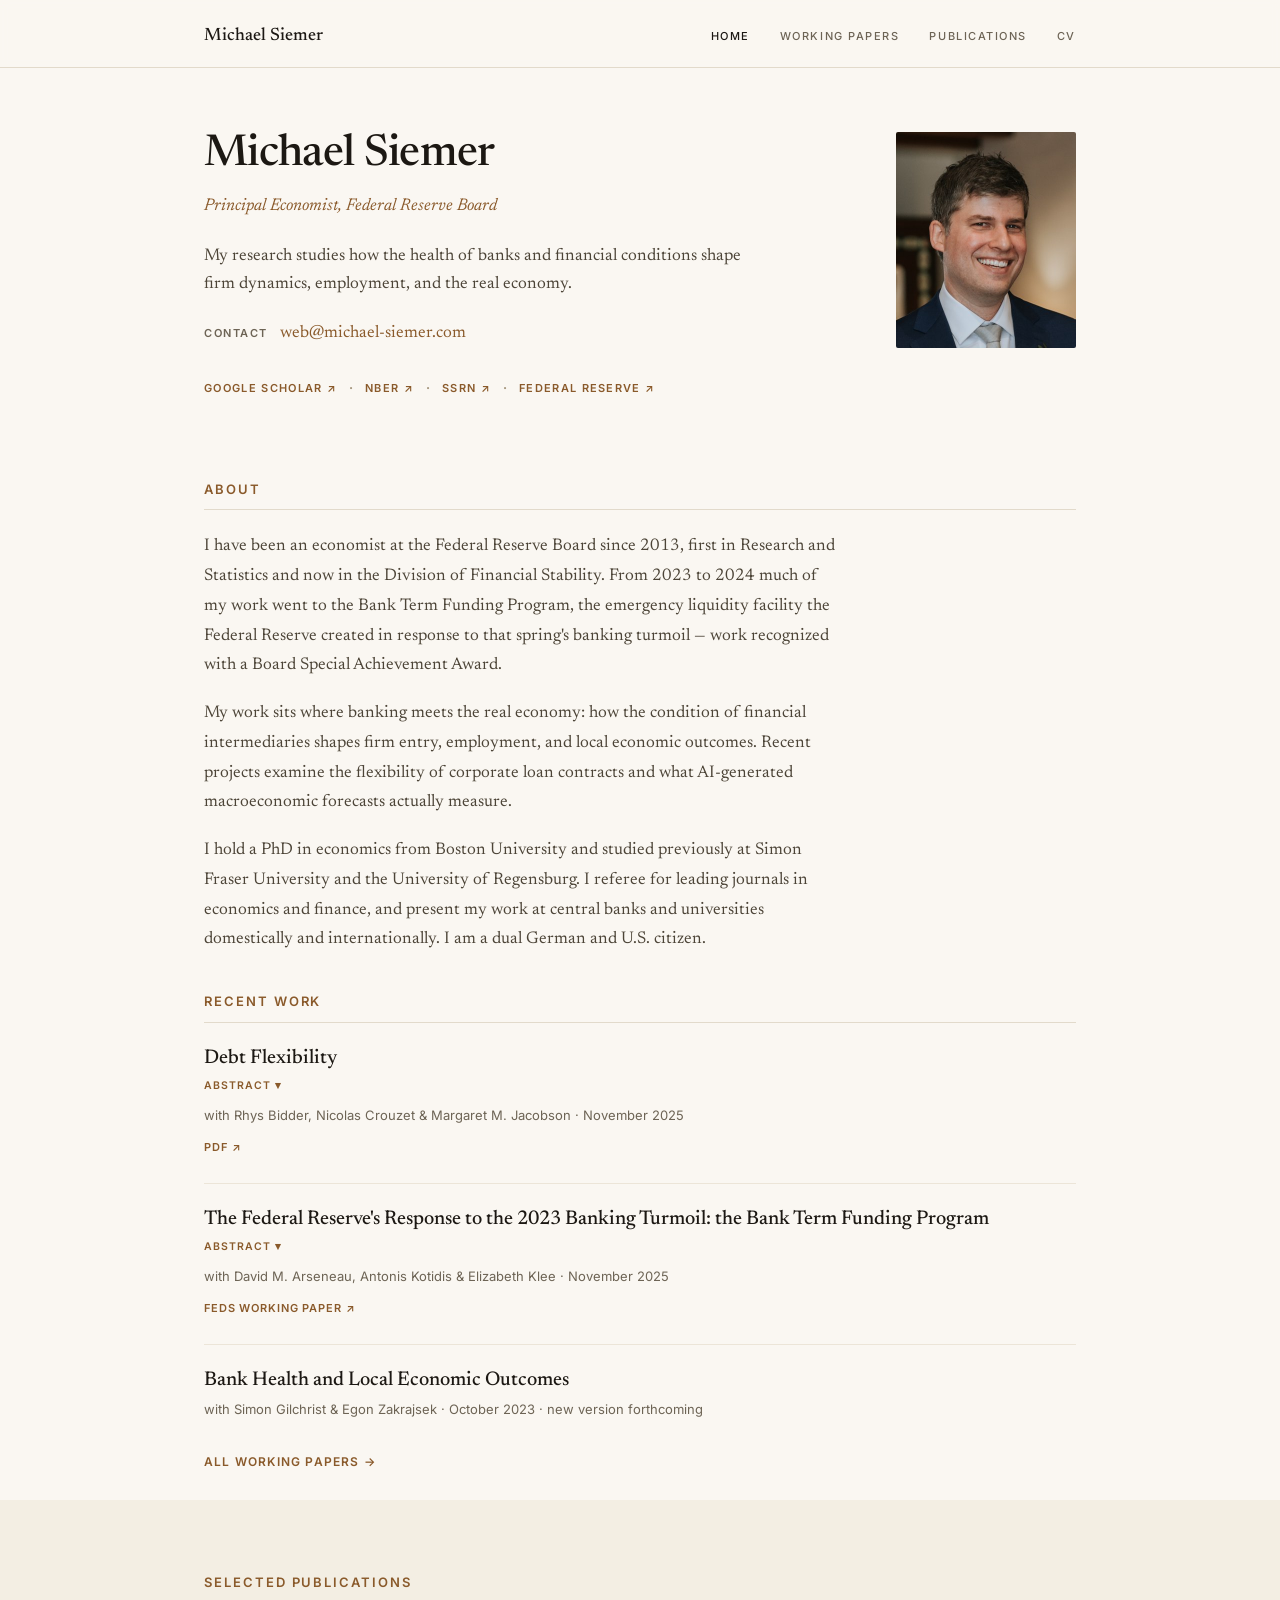
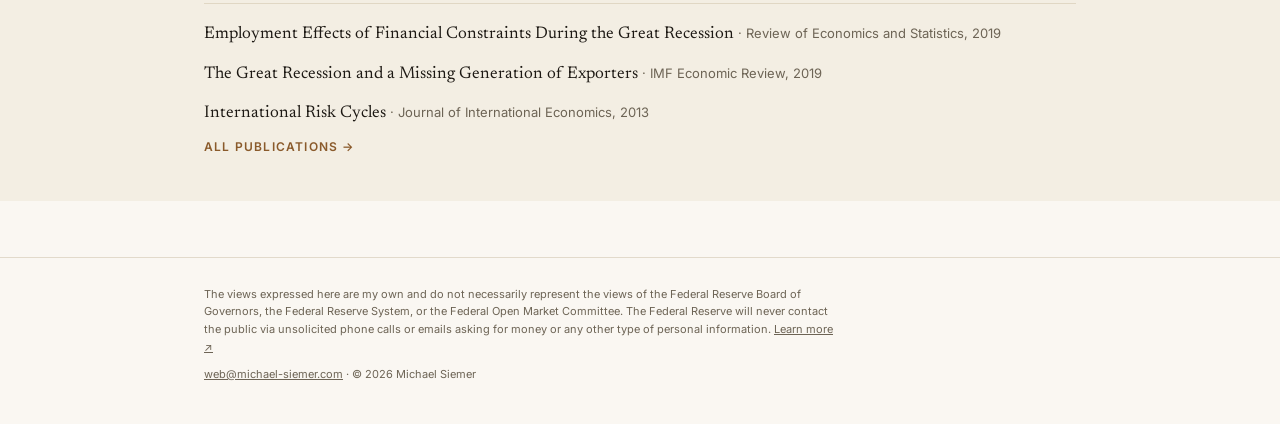
==== index.html @ ba5640d6 "Say domestically and internationally for seminar reach Co-Authored-By: Claude Fable 5 <noreply@anthr" ====
<!DOCTYPE html>
<html lang="en">
<head>
<meta charset="utf-8">
<meta name="viewport" content="width=device-width, initial-scale=1">
<title>Michael Siemer — Economist, Federal Reserve Board</title>
<meta name="description" content="Michael Siemer is a Principal Economist at the Federal Reserve Board. Research in macroeconomics, financial economics, and monetary economics.">
<link rel="preconnect" href="https://fonts.googleapis.com">
<link rel="preconnect" href="https://fonts.gstatic.com" crossorigin>
<link href="https://fonts.googleapis.com/css2?family=Newsreader:ital,opsz,wght@0,6..72,400;0,6..72,500;0,6..72,600;1,6..72,400&family=Inter:wght@400;500;600&display=swap" rel="stylesheet">
<link rel="stylesheet" href="style.css">
</head>
<body>

<header class="nav">
  <div class="wrap nav-inner">
    <a class="brand" href="index.html">Michael Siemer</a>
    <nav>
      <a class="active" href="index.html">Home</a>
      <a href="working-papers.html">Working Papers</a>
      <a href="publications.html">Publications</a>
      <a href="cv.html">CV</a>
    </nav>
  </div>
</header>

<main>
  <section class="hero wrap">
   <div class="hero-text">
    <h1>Michael Siemer</h1>
    <p class="role">Principal Economist, Federal Reserve Board</p>
    <p class="bio">My research studies how the health of banks and financial conditions shape firm dynamics, employment, and the real economy.</p>
    <p class="contact"><span class="label">Contact</span><span class="js-email">web [at] michael-siemer.com</span></p>
    <p class="profile-links">
      <a href="https://scholar.google.com/citations?user=JgLyFUYAAAAJ">Google Scholar ↗</a><span class="sep">·</span><a href="https://www.nber.org/authors_papers/msiemer">NBER ↗</a><span class="sep">·</span><a href="https://papers.ssrn.com/sol3/cf_dev/AbsByAuth.cfm?per_id=686616">SSRN ↗</a><span class="sep">·</span><a href="https://www.federalreserve.gov/econresdata/michael-siemer.htm">Federal Reserve ↗</a>
    </p>
   </div>
   <div class="hero-photo">
     <img src="assets/photo.jpg" alt="Michael Siemer" width="360" height="432">
   </div>
  </section>

  <section class="wrap about">
    <div class="section-label">About</div>
    <p>I have been an economist at the Federal Reserve Board since 2013, first in Research and Statistics and now in the Division of Financial Stability. From 2023 to 2024 much of my work went to the Bank Term Funding Program, the emergency liquidity facility the Federal Reserve created in response to that spring's banking turmoil — work recognized with a Board Special Achievement Award.</p>
    <p>My work sits where banking meets the real economy: how the condition of financial intermediaries shapes firm entry, employment, and local economic outcomes. Recent projects examine the flexibility of corporate loan contracts and what AI-generated macroeconomic forecasts actually measure.</p>
    <p>I hold a PhD in economics from Boston University and studied previously at Simon Fraser University and the University of Regensburg. I referee for leading journals in economics and finance, and present my work at central banks and universities domestically and internationally. I am a dual German and U.S. citizen.</p>
  </section>

  <section class="wrap">
    <div class="section-label">Recent Work</div>
    <div class="paper">
      <details class="abs">
        <summary><h3>Debt Flexibility</h3><span class="abs-hint">Abstract</span></summary>
        <div class="abstract"><p>How flexible are corporate loans after origination? Theory predicts coordination problems should make syndicated loans harder to modify than single-bank loans. We show the opposite. Using comprehensive regulatory data, we document that syndicated loans are modified frequently and respond to borrower distress, while single-lender loans are half as likely to be modified. This gap is not explained by covenants or performance pricing. Instead, syndicated loans are monitored more intensively. We show theoretically and empirically how fixed monitoring costs generate scale economies: larger loans justify continuous monitoring enabling flexible renegotiation, while smaller borrowers receive arm's-length contracts with limited scope for modifications.</p></div>
      </details>
      <p class="meta">with Rhys Bidder, Nicolas Crouzet &amp; Margaret M. Jacobson · November 2025</p>
      <p class="paper-links"><a href="https://drive.google.com/file/d/13Lrn2PX5jbQwu_QXCNtB0nyXAhFwm4zO/view?usp=share_link">PDF ↗</a></p>
    </div>
    <div class="paper">
      <details class="abs">
        <summary><h3>The Federal Reserve's Response to the 2023 Banking Turmoil: the Bank Term Funding Program</h3><span class="abs-hint">Abstract</span></summary>
        <div class="abstract"><p>The Bank Term Funding Program (BTFP) was an emergency liquidity facility set up by the Federal Reserve in March 2023 following the failure of Silicon Valley Bank which experienced a classic bank run driven by weak fundamentals. This paper provides an in-depth discussion of the design and implementation of the BTFP and presents some evidence on program outcomes. It also quantifies how the lending terms compare to those of the Discount Window—the Federal Reserve's main standing liquidity facility. The BTFP successfully acted as a backstop source of funding for depository institutions with large unrealized securities losses and heavy reliance on uninsured deposits and, in doing so, helped to avert a potential systemic banking crisis. The program ceased issuing new loans in March 2024 and closed one year later as the last loans matured. All outstanding loan balances were repaid in full.</p></div>
      </details>
      <p class="meta">with David M. Arseneau, Antonis Kotidis &amp; Elizabeth Klee · November 2025</p>
      <p class="paper-links"><a href="https://www.federalreserve.gov/econres/feds/the-federal-reserves-response-to-the-2023-banking-turmoil-the-bank-term-funding-program.htm">FEDS Working Paper ↗</a></p>
    </div>
    <div class="paper">
      <h3>Bank Health and Local Economic Outcomes</h3>
      <p class="meta">with Simon Gilchrist &amp; Egon Zakrajsek · October 2023 · new version forthcoming</p>
    </div>
    <a class="more-link" href="working-papers.html">All working papers →</a>
  </section>

  <section class="pubs-strip">
    <div class="wrap">
      <div class="section-label" style="border-bottom-color:#e0d7c4;">Selected Publications</div>
      <p class="pub"><a href="https://www.mitpressjournals.org/doi/abs/10.1162/rest_a_00733">Employment Effects of Financial Constraints During the Great Recession</a> <span class="pub-venue">· Review of Economics and Statistics, 2019</span></p>
      <p class="pub"><a href="https://link.springer.com/article/10.1057/s41308-019-00091-3">The Great Recession and a Missing Generation of Exporters</a> <span class="pub-venue">· IMF Economic Review, 2019</span></p>
      <p class="pub"><a href="https://www.nber.org/papers/w17277">International Risk Cycles</a> <span class="pub-venue">· Journal of International Economics, 2013</span></p>
      <a class="more-link" href="publications.html">All publications →</a>
    </div>
  </section>
</main>

<footer>
  <div class="wrap">
    <p>The views expressed here are my own and do not necessarily represent the views of the Federal Reserve Board of Governors, the Federal Reserve System, or the Federal Open Market Committee. The Federal Reserve will never contact the public via unsolicited phone calls or emails asking for money or any other type of personal information. <a href="https://www.federalreserve.gov/consumerscommunities/fraud-scams.htm">Learn more ↗</a></p>
    <p class="copyright"><span class="js-email">web [at] michael-siemer.com</span> · © 2026 Michael Siemer</p>
  </div>
</footer>

<script src="email.js"></script>

</body>
</html>
---- style.css ----
:root {
  --paper: #faf7f2;
  --paper-dark: #f3eee3;
  --ink: #1c1813;
  --body-text: #4c4437;
  --muted: #6d6455;
  --faint: #a3947c;
  --bronze: #8a5a2b;
  --rule: #e2dacb;
  --rule-light: #ece5d8;
}

* { margin: 0; padding: 0; box-sizing: border-box; }

html { scroll-behavior: smooth; }

body {
  background: var(--paper);
  color: var(--ink);
  font-family: 'Newsreader', Georgia, serif;
  font-size: 17px;
  line-height: 1.6;
}

.wrap { max-width: 920px; margin: 0 auto; padding-left: 24px; padding-right: 24px; }

a { color: var(--bronze); }

/* ---------- Nav ---------- */
.nav {
  position: sticky; top: 0; z-index: 10;
  background: rgba(250, 247, 242, 0.93);
  backdrop-filter: blur(4px);
  border-bottom: 1px solid var(--rule);
}
.nav-inner {
  display: flex; justify-content: space-between; align-items: baseline;
  flex-wrap: wrap; gap: 8px 16px;
  padding-top: 22px; padding-bottom: 16px;
}
.brand { font-size: 18px; font-weight: 500; color: var(--ink); text-decoration: none; }
.nav nav a {
  font-family: 'Inter', sans-serif;
  font-size: 11px; font-weight: 500;
  letter-spacing: 0.14em; text-transform: uppercase;
  color: var(--muted); text-decoration: none;
  margin-left: 26px;
}
.nav nav a:first-child { margin-left: 0; }
.nav nav a:hover { color: var(--bronze); }
.nav nav a.active { color: var(--ink); }

/* ---------- Hero (homepage) ---------- */
.hero {
  padding-top: 64px; padding-bottom: 40px;
  display: flex; gap: 56px; align-items: flex-start;
}
.hero-text { flex: 1; min-width: 0; }
.hero-photo { width: 180px; flex-shrink: 0; }
.hero-photo img {
  display: block; width: 100%; height: auto;
  border-radius: 2px;
}
.hero h1 { font-size: 44px; font-weight: 500; line-height: 1.08; letter-spacing: -0.015em; }
.role { font-size: 17px; font-style: italic; color: var(--bronze); margin-top: 14px; }
.bio { font-size: 17px; line-height: 1.7; color: var(--body-text); margin-top: 22px; max-width: 560px; }
.contact { margin-top: 20px; font-size: 17px; }
.contact .label {
  font-family: 'Inter', sans-serif;
  font-size: 11px; font-weight: 600;
  letter-spacing: 0.14em; text-transform: uppercase;
  color: var(--muted); margin-right: 12px;
}
.contact a { color: var(--bronze); text-decoration: none; }
.contact a:hover { text-decoration: underline; }
.js-email { color: var(--bronze); }

.profile-links { margin-top: 28px; }
.profile-links a {
  font-family: 'Inter', sans-serif;
  font-size: 11px; font-weight: 600;
  letter-spacing: 0.12em; text-transform: uppercase;
  color: var(--bronze); text-decoration: none;
}
.profile-links a:hover { text-decoration: underline; }
.profile-links .sep { color: var(--faint); margin: 0 12px; }

/* ---------- About ---------- */
.about p {
  font-size: 17px; line-height: 1.75;
  color: var(--body-text);
  max-width: 640px; margin-top: 18px;
}
.about p:first-of-type { margin-top: 22px; }

/* ---------- Section labels & paper rows ---------- */
.section-label {
  font-family: 'Inter', sans-serif;
  font-size: 13px; font-weight: 600;
  letter-spacing: 0.15em; text-transform: uppercase;
  color: var(--bronze);
  border-bottom: 1px solid var(--rule);
  padding-bottom: 10px;
}
.paper { padding: 22px 0; border-bottom: 1px solid var(--rule-light); }
.paper:last-of-type { border-bottom: none; }
.paper h3 { font-size: 20px; font-weight: 500; line-height: 1.3; }
.paper h3 a { color: var(--ink); text-decoration: none; }
.paper h3 a:hover { color: var(--bronze); }
.meta {
  font-family: 'Inter', sans-serif;
  font-size: 13px; color: var(--muted); margin-top: 6px;
}
.paper-links { margin-top: 8px; }
.paper-links a {
  font-family: 'Inter', sans-serif;
  font-size: 11px; font-weight: 600;
  letter-spacing: 0.08em; text-transform: uppercase;
  color: var(--bronze); text-decoration: none; margin-right: 18px;
}
.paper-links a:hover { text-decoration: underline; }
.more-link {
  display: inline-block; margin-top: 10px;
  font-family: 'Inter', sans-serif;
  font-size: 12px; font-weight: 600;
  letter-spacing: 0.1em; text-transform: uppercase;
  color: var(--bronze); text-decoration: none;
}
.more-link:hover { text-decoration: underline; }

/* ---------- Publications strip (homepage) ---------- */
.pubs-strip { background: var(--paper-dark); padding: 36px 0 40px; margin-top: 24px; }
.pub { font-size: 17px; line-height: 1.5; margin-top: 14px; }
.pub:first-of-type { margin-top: 18px; }
.pub a { color: var(--ink); text-decoration: none; }
.pub a:hover { color: var(--bronze); }
.pub-venue { font-family: 'Inter', sans-serif; font-size: 13px; color: var(--muted); }

/* ---------- Subpage headers ---------- */
.page-title { padding-top: 56px; padding-bottom: 8px; }
.page-title h1 { font-size: 34px; font-weight: 500; letter-spacing: -0.01em; }
main .wrap > .section-label { margin-top: 36px; }

/* ---------- Footer ---------- */
footer { border-top: 1px solid var(--rule); margin-top: 56px; padding: 28px 0 40px; }
footer p {
  font-family: 'Inter', sans-serif;
  font-size: 11px; line-height: 1.6; color: var(--muted); max-width: 640px;
}
footer a { color: var(--muted); }
.copyright { color: var(--muted); margin-top: 10px; }

/* ---------- CV embed ---------- */
.cv-frame { width: 100%; height: 75vh; border: 1px solid var(--rule); margin-top: 24px; background: #fff; }

/* ---------- Expandable abstracts ---------- */
details.abs summary {
  list-style: none;
  cursor: pointer;
  display: block;
}
details.abs summary::-webkit-details-marker { display: none; }
details.abs summary:hover h3 { color: var(--bronze); }
.abs-hint {
  display: inline-block;
  margin-top: 7px;
  font-family: 'Inter', sans-serif;
  font-size: 10.5px; font-weight: 600;
  letter-spacing: 0.1em; text-transform: uppercase;
  color: var(--bronze); white-space: nowrap;
}
.abs-hint::after { content: " ▾"; }
details.abs[open] .abs-hint::after { content: " ▴"; }
.abstract p {
  font-size: 15.5px; line-height: 1.65;
  color: var(--body-text);
  margin: 12px 0 4px; max-width: 640px;
}

/* ---------- Responsive ---------- */
@media (max-width: 700px) {
  .hero {
    padding-top: 40px;
    flex-direction: column-reverse;
    gap: 24px;
  }
  .hero-photo { width: 132px; }
  .hero h1 { font-size: 34px; }
  .nav-inner { flex-direction: column; align-items: flex-start; }
  .nav nav a { margin-left: 0; margin-right: 20px; }
  .profile-links .sep { margin: 0 8px; }
}
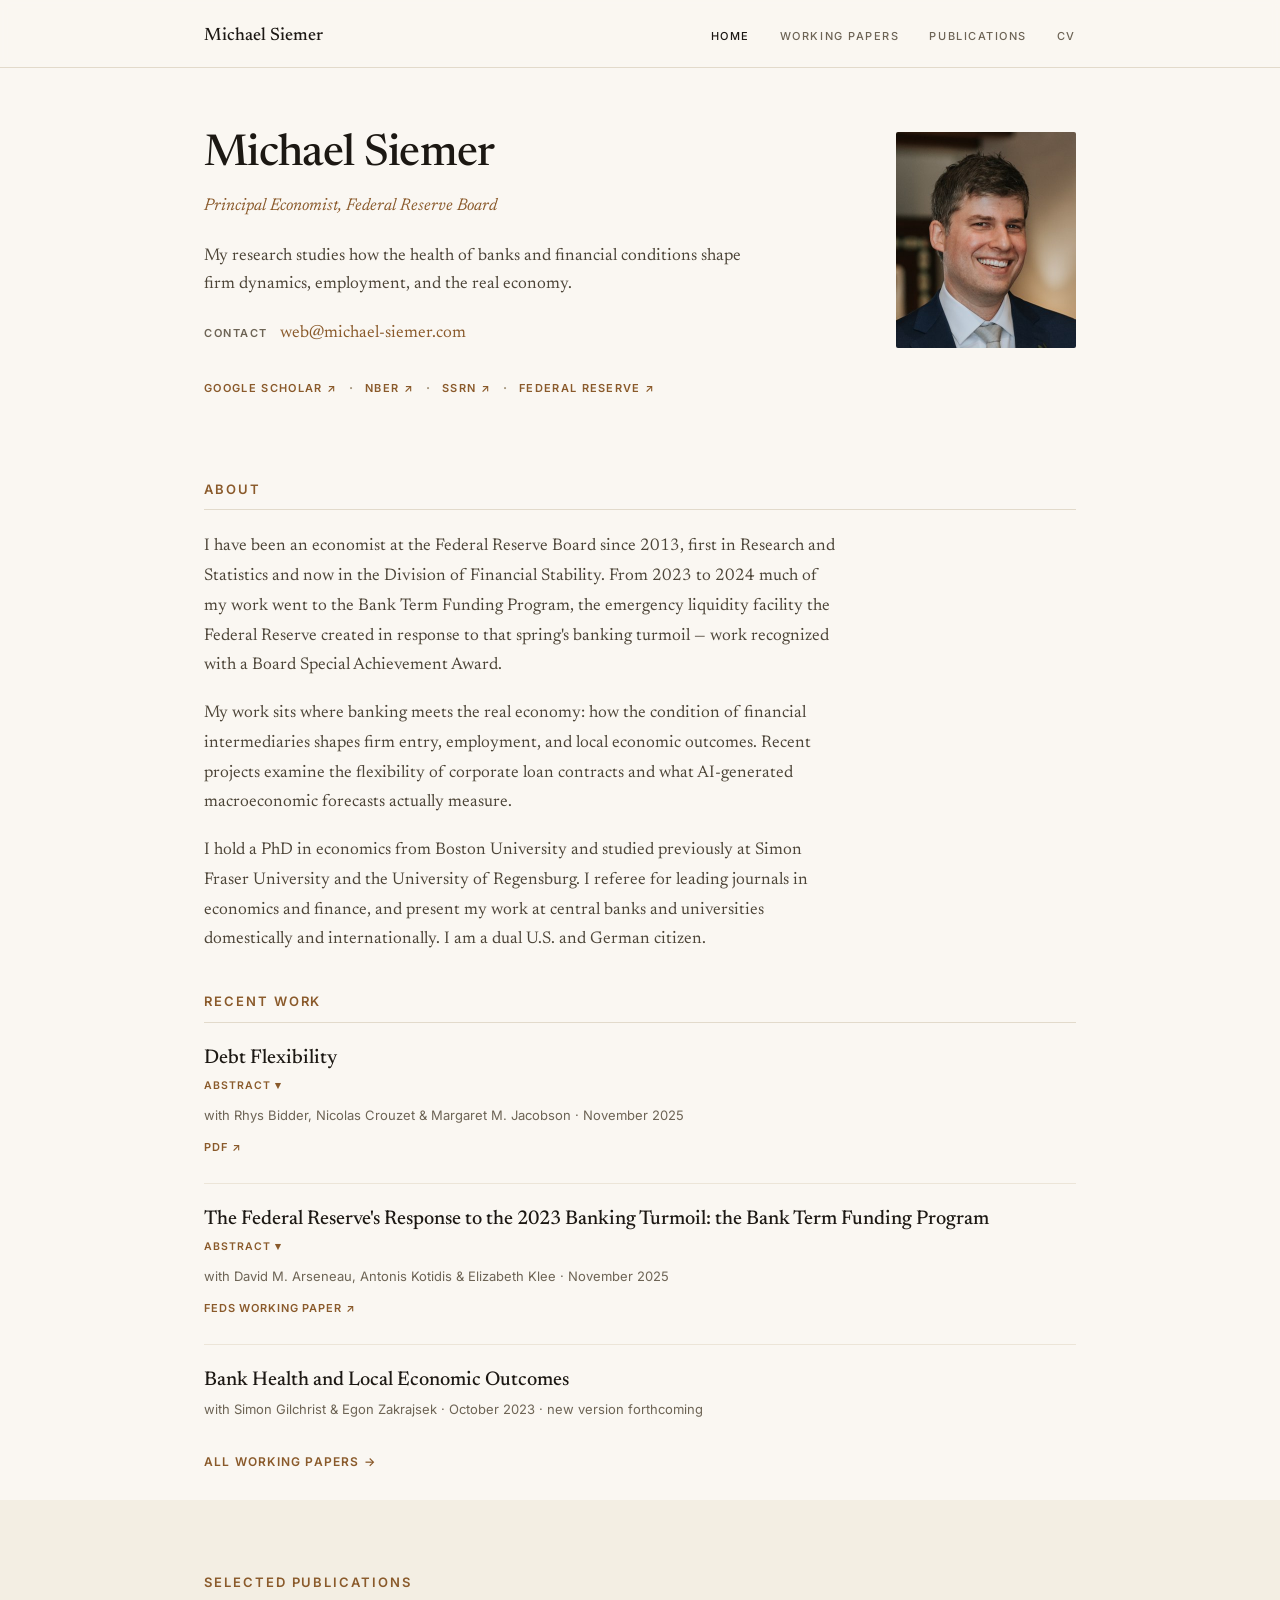
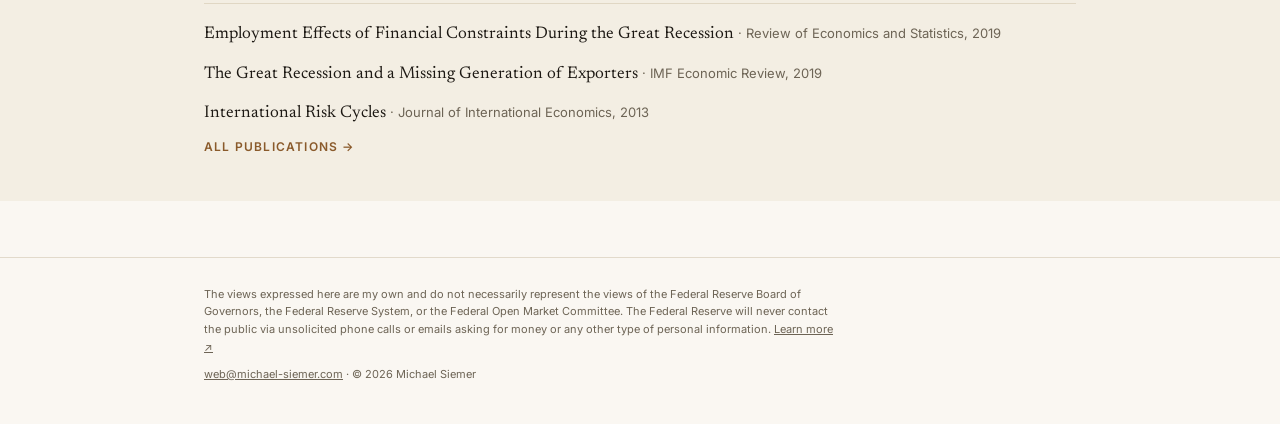
==== commit d7981807: "Order citizenship as U.S. and German Co-Authored-By: Claude Fable 5 <noreply@anthropic.com>" ====
--- a/index.html
+++ b/index.html
@@ -44,7 +44,7 @@
     <div class="section-label">About</div>
     <p>I have been an economist at the Federal Reserve Board since 2013, first in Research and Statistics and now in the Division of Financial Stability. From 2023 to 2024 much of my work went to the Bank Term Funding Program, the emergency liquidity facility the Federal Reserve created in response to that spring's banking turmoil — work recognized with a Board Special Achievement Award.</p>
     <p>My work sits where banking meets the real economy: how the condition of financial intermediaries shapes firm entry, employment, and local economic outcomes. Recent projects examine the flexibility of corporate loan contracts and what AI-generated macroeconomic forecasts actually measure.</p>
-    <p>I hold a PhD in economics from Boston University and studied previously at Simon Fraser University and the University of Regensburg. I referee for leading journals in economics and finance, and present my work at central banks and universities domestically and internationally. I am a dual German and U.S. citizen.</p>
+    <p>I hold a PhD in economics from Boston University and studied previously at Simon Fraser University and the University of Regensburg. I referee for leading journals in economics and finance, and present my work at central banks and universities domestically and internationally. I am a dual U.S. and German citizen.</p>
   </section>
 
   <section class="wrap">
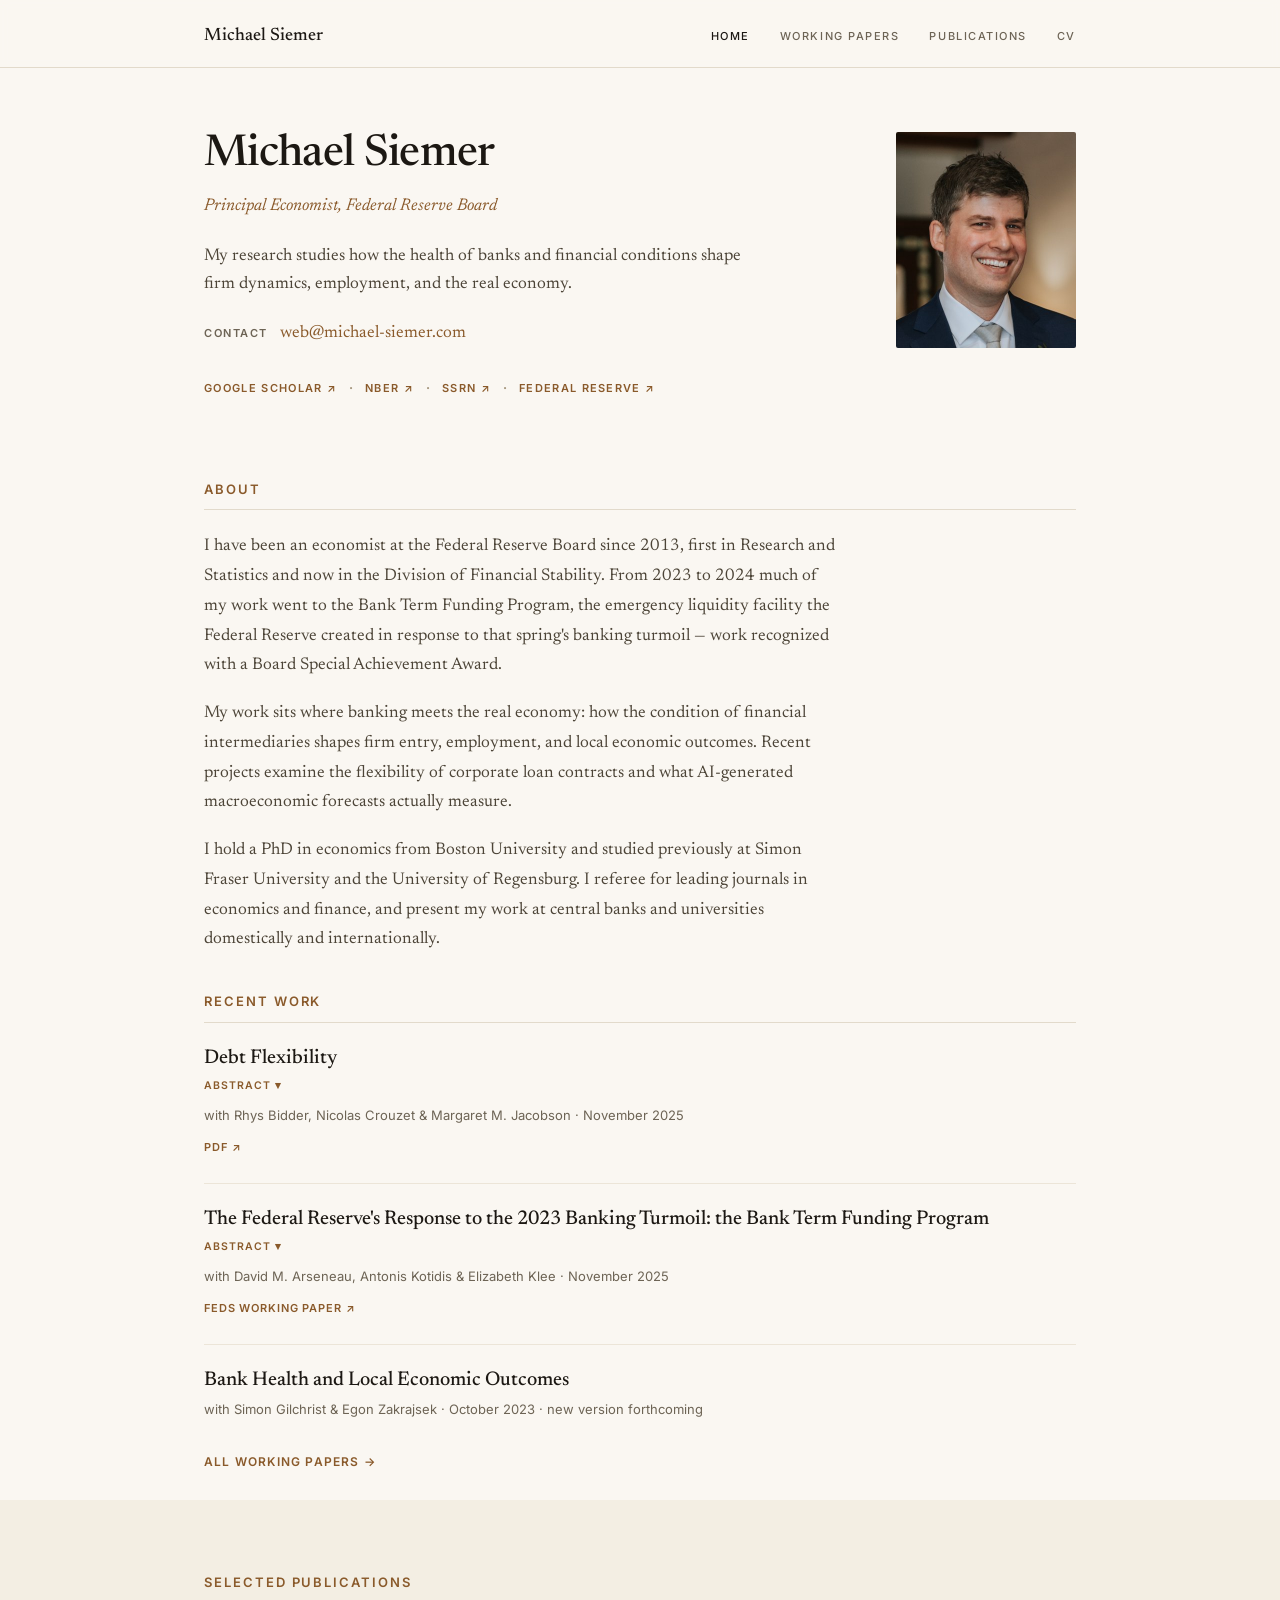
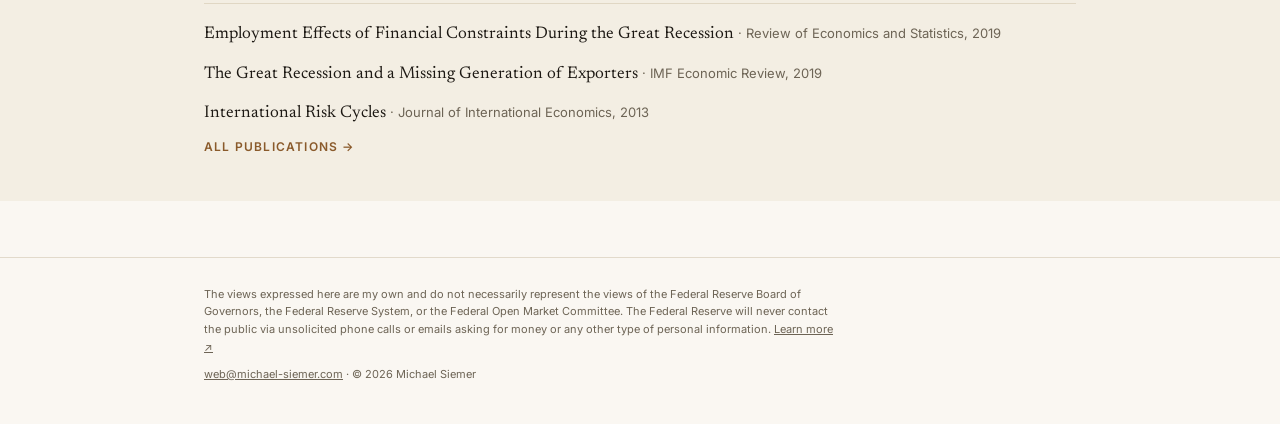
==== commit adf3199e: "Drop citizenship line from About Co-Authored-By: Claude Fable 5 <noreply@anthropic.com>" ====
--- a/index.html
+++ b/index.html
@@ -44,7 +44,7 @@
     <div class="section-label">About</div>
     <p>I have been an economist at the Federal Reserve Board since 2013, first in Research and Statistics and now in the Division of Financial Stability. From 2023 to 2024 much of my work went to the Bank Term Funding Program, the emergency liquidity facility the Federal Reserve created in response to that spring's banking turmoil — work recognized with a Board Special Achievement Award.</p>
     <p>My work sits where banking meets the real economy: how the condition of financial intermediaries shapes firm entry, employment, and local economic outcomes. Recent projects examine the flexibility of corporate loan contracts and what AI-generated macroeconomic forecasts actually measure.</p>
-    <p>I hold a PhD in economics from Boston University and studied previously at Simon Fraser University and the University of Regensburg. I referee for leading journals in economics and finance, and present my work at central banks and universities domestically and internationally. I am a dual U.S. and German citizen.</p>
+    <p>I hold a PhD in economics from Boston University and studied previously at Simon Fraser University and the University of Regensburg. I referee for leading journals in economics and finance, and present my work at central banks and universities domestically and internationally.</p>
   </section>
 
   <section class="wrap">
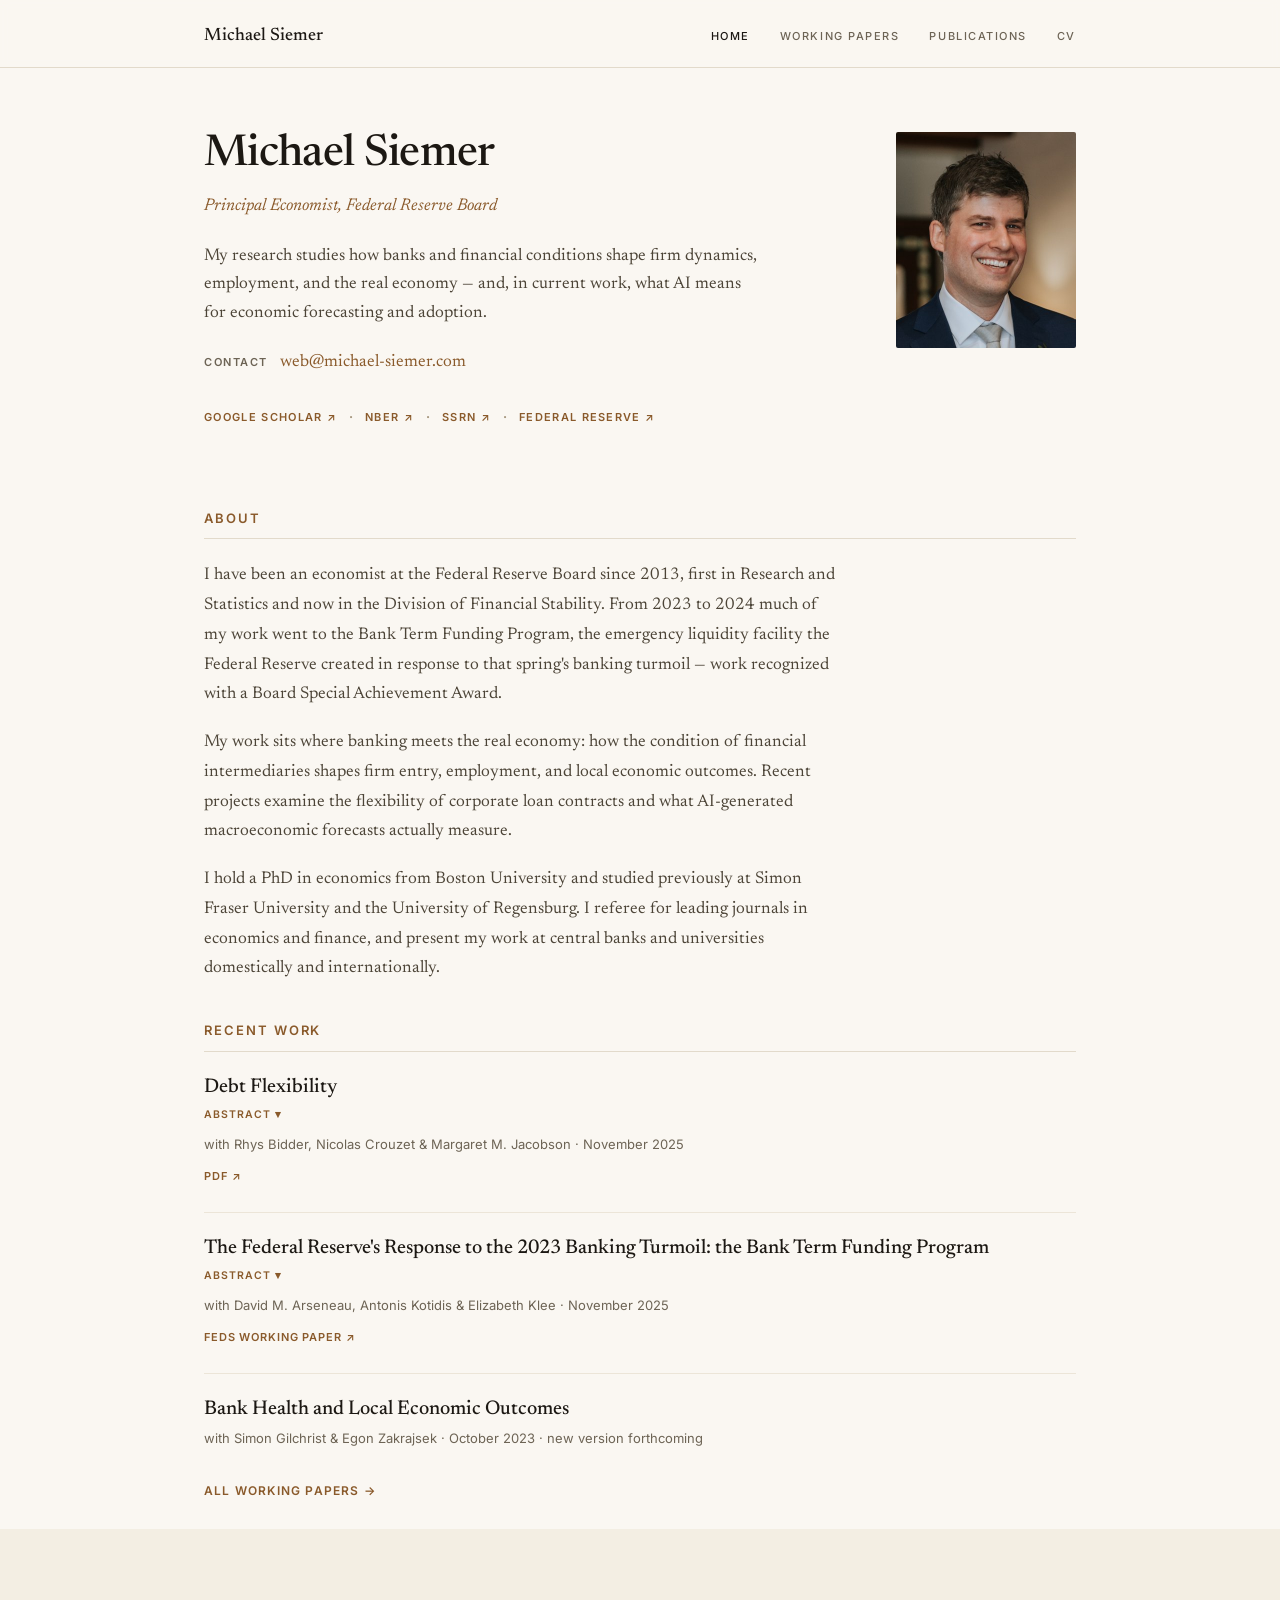
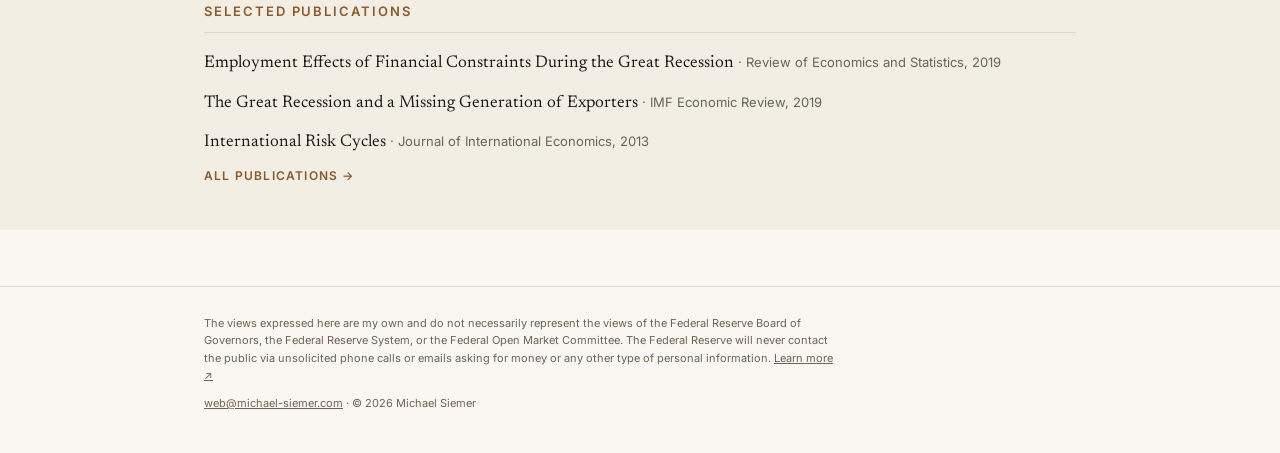
==== commit 2e0c4b47: "Refresh CV to July 2026 and surface AI in research description CV: add the two 2026 AI papers (Forec" ====
--- a/index.html
+++ b/index.html
@@ -9,6 +9,50 @@
 <link rel="preconnect" href="https://fonts.gstatic.com" crossorigin>
 <link href="https://fonts.googleapis.com/css2?family=Newsreader:ital,opsz,wght@0,6..72,400;0,6..72,500;0,6..72,600;1,6..72,400&family=Inter:wght@400;500;600&display=swap" rel="stylesheet">
 <link rel="stylesheet" href="style.css">
+<link rel="canonical" href="https://michael-siemer.com/">
+<link rel="icon" href="assets/favicon.svg" type="image/svg+xml">
+<link rel="icon" href="assets/favicon-32.png" sizes="32x32" type="image/png">
+<link rel="apple-touch-icon" href="assets/apple-touch-icon.png">
+<meta property="og:type" content="website">
+<meta property="og:site_name" content="Michael Siemer">
+<meta property="og:title" content="Michael Siemer — Economist, Federal Reserve Board">
+<meta property="og:description" content="Michael Siemer is a Principal Economist at the Federal Reserve Board. Research in macroeconomics, financial economics, and monetary economics.">
+<meta property="og:url" content="https://michael-siemer.com/">
+<meta property="og:image" content="https://michael-siemer.com/assets/og-image.jpg">
+<meta property="og:image:width" content="1200">
+<meta property="og:image:height" content="630">
+<meta name="twitter:card" content="summary_large_image">
+<meta name="twitter:title" content="Michael Siemer — Economist, Federal Reserve Board">
+<meta name="twitter:description" content="Michael Siemer is a Principal Economist at the Federal Reserve Board. Research in macroeconomics, financial economics, and monetary economics.">
+<meta name="twitter:image" content="https://michael-siemer.com/assets/og-image.jpg">
+<script type="application/ld+json">
+{
+  "@context": "https://schema.org",
+  "@type": "Person",
+  "name": "Michael Siemer",
+  "jobTitle": "Principal Economist",
+  "url": "https://michael-siemer.com/",
+  "image": "https://michael-siemer.com/assets/photo.jpg",
+  "worksFor": {
+    "@type": "Organization",
+    "name": "Federal Reserve Board",
+    "url": "https://www.federalreserve.gov/"
+  },
+  "alumniOf": [
+    { "@type": "CollegeOrUniversity", "name": "Boston University" },
+    { "@type": "CollegeOrUniversity", "name": "Simon Fraser University" },
+    { "@type": "CollegeOrUniversity", "name": "University of Regensburg" }
+  ],
+  "knowsAbout": ["Macroeconomics", "Financial Economics", "Monetary Economics", "Banking", "Financial Stability"],
+  "sameAs": [
+    "https://scholar.google.com/citations?user=JgLyFUYAAAAJ",
+    "https://www.nber.org/authors_papers/msiemer",
+    "https://papers.ssrn.com/sol3/cf_dev/AbsByAuth.cfm?per_id=686616",
+    "https://www.federalreserve.gov/econresdata/michael-siemer.htm"
+  ]
+}
+</script>
+
 </head>
 <body>
 
@@ -29,7 +73,7 @@
    <div class="hero-text">
     <h1>Michael Siemer</h1>
     <p class="role">Principal Economist, Federal Reserve Board</p>
-    <p class="bio">My research studies how the health of banks and financial conditions shape firm dynamics, employment, and the real economy.</p>
+    <p class="bio">My research studies how banks and financial conditions shape firm dynamics, employment, and the real economy — and, in current work, what AI means for economic forecasting and adoption.</p>
     <p class="contact"><span class="label">Contact</span><span class="js-email">web [at] michael-siemer.com</span></p>
     <p class="profile-links">
       <a href="https://scholar.google.com/citations?user=JgLyFUYAAAAJ">Google Scholar ↗</a><span class="sep">·</span><a href="https://www.nber.org/authors_papers/msiemer">NBER ↗</a><span class="sep">·</span><a href="https://papers.ssrn.com/sol3/cf_dev/AbsByAuth.cfm?per_id=686616">SSRN ↗</a><span class="sep">·</span><a href="https://www.federalreserve.gov/econresdata/michael-siemer.htm">Federal Reserve ↗</a>
@@ -92,5 +136,7 @@
 
 <script src="email.js"></script>
 
+<!-- Cloudflare Web Analytics --><script defer src='https://static.cloudflareinsights.com/beacon.min.js' data-cf-beacon='{"token": "e61af9ff6e6b453a9e644d9b1712211c"}'></script><!-- End Cloudflare Web Analytics -->
+
 </body>
 </html>
--- a/style.css
+++ b/style.css
@@ -151,7 +151,26 @@
 .copyright { color: var(--muted); margin-top: 10px; }
 
 /* ---------- CV embed ---------- */
-.cv-frame { width: 100%; height: 75vh; border: 1px solid var(--rule); margin-top: 24px; background: #fff; }
+.cv-actions { margin-top: 20px; display: flex; align-items: center; gap: 20px; }
+.cv-button {
+  font-family: 'Inter', sans-serif;
+  font-size: 13px; font-weight: 600;
+  letter-spacing: 0.04em;
+  color: var(--paper); background: var(--ink);
+  text-decoration: none; padding: 11px 20px; border-radius: 6px;
+}
+.cv-button:hover { background: var(--bronze); }
+.cv-download {
+  font-family: 'Inter', sans-serif;
+  font-size: 12px; font-weight: 600;
+  letter-spacing: 0.06em; text-transform: uppercase;
+  color: var(--bronze); text-decoration: none;
+}
+.cv-download:hover { text-decoration: underline; }
+.cv-frame { width: 100%; height: 78vh; border: 1px solid var(--rule); margin-top: 24px; background: #fff; }
+/* Inline PDF preview is a desktop enhancement — mobile browsers render the
+   embed as a blank box, so the buttons above carry the CV there. */
+@media (max-width: 760px) { .cv-embed { display: none; } }
 
 /* ---------- Expandable abstracts ---------- */
 details.abs summary {
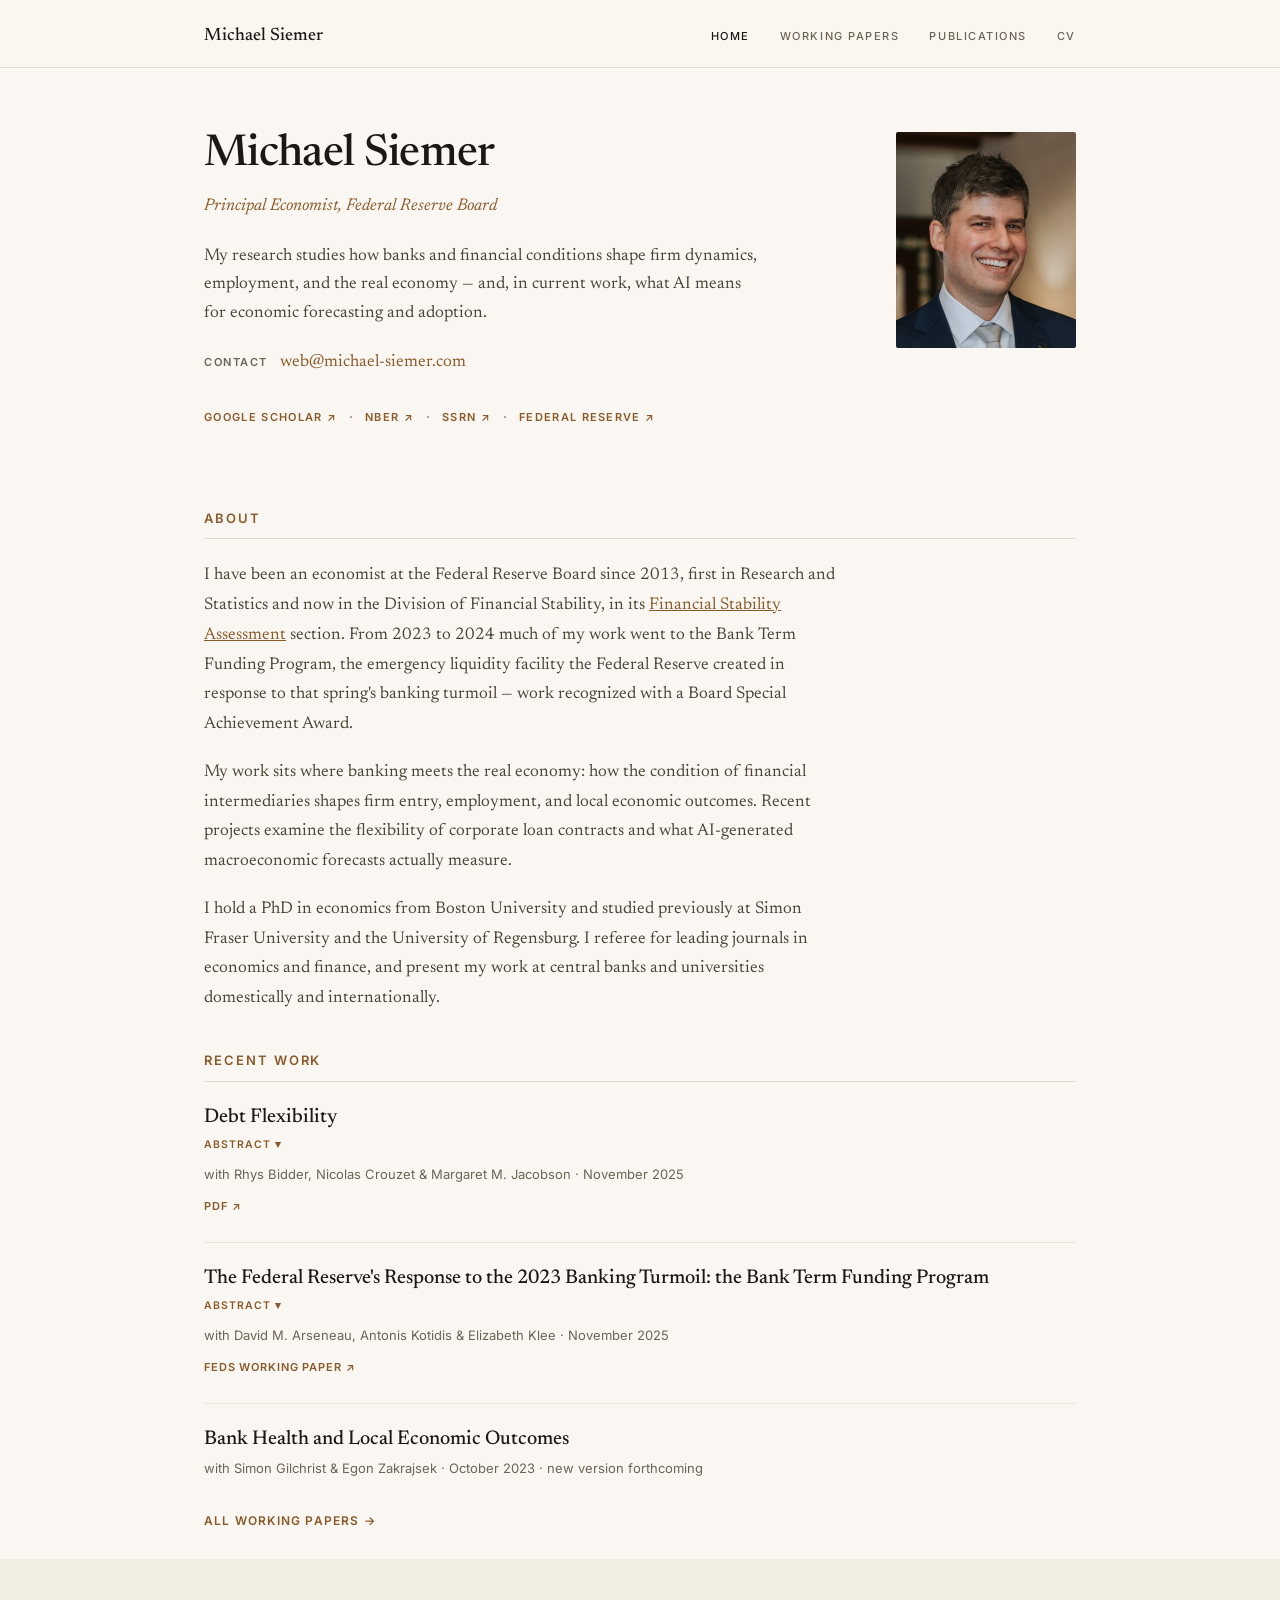
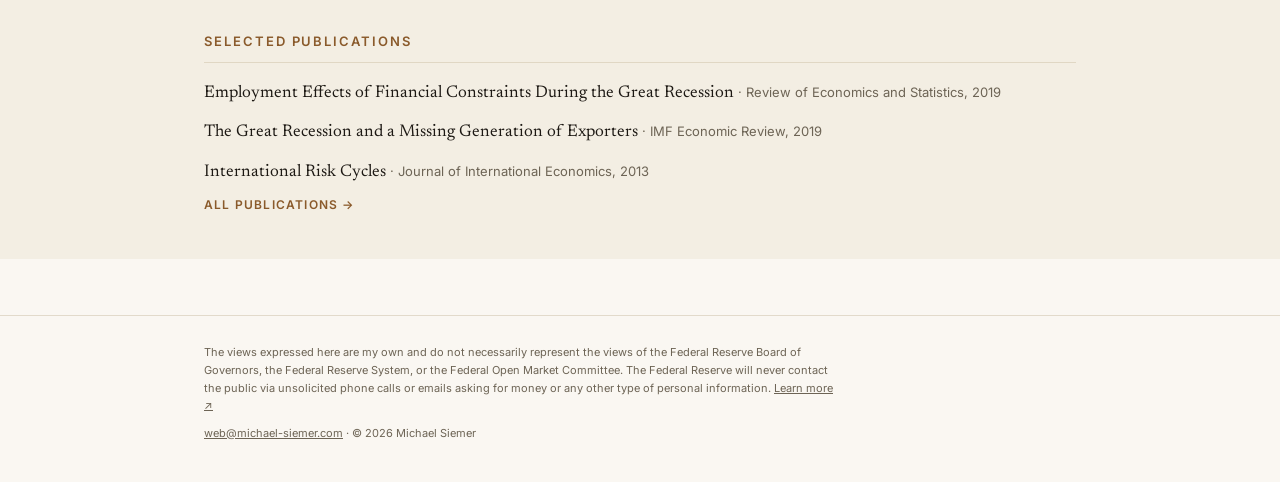
==== commit dc211c90: "Link Financial Stability Assessment section on homepage Names the specific FSA section within Financ" ====
--- a/index.html
+++ b/index.html
@@ -86,7 +86,7 @@
 
   <section class="wrap about">
     <div class="section-label">About</div>
-    <p>I have been an economist at the Federal Reserve Board since 2013, first in Research and Statistics and now in the Division of Financial Stability. From 2023 to 2024 much of my work went to the Bank Term Funding Program, the emergency liquidity facility the Federal Reserve created in response to that spring's banking turmoil — work recognized with a Board Special Achievement Award.</p>
+    <p>I have been an economist at the Federal Reserve Board since 2013, first in Research and Statistics and now in the Division of Financial Stability, in its <a href="https://www.federalreserve.gov/econres/fspr-fsa-staff.htm">Financial Stability Assessment</a> section. From 2023 to 2024 much of my work went to the Bank Term Funding Program, the emergency liquidity facility the Federal Reserve created in response to that spring's banking turmoil — work recognized with a Board Special Achievement Award.</p>
     <p>My work sits where banking meets the real economy: how the condition of financial intermediaries shapes firm entry, employment, and local economic outcomes. Recent projects examine the flexibility of corporate loan contracts and what AI-generated macroeconomic forecasts actually measure.</p>
     <p>I hold a PhD in economics from Boston University and studied previously at Simon Fraser University and the University of Regensburg. I referee for leading journals in economics and finance, and present my work at central banks and universities domestically and internationally.</p>
   </section>
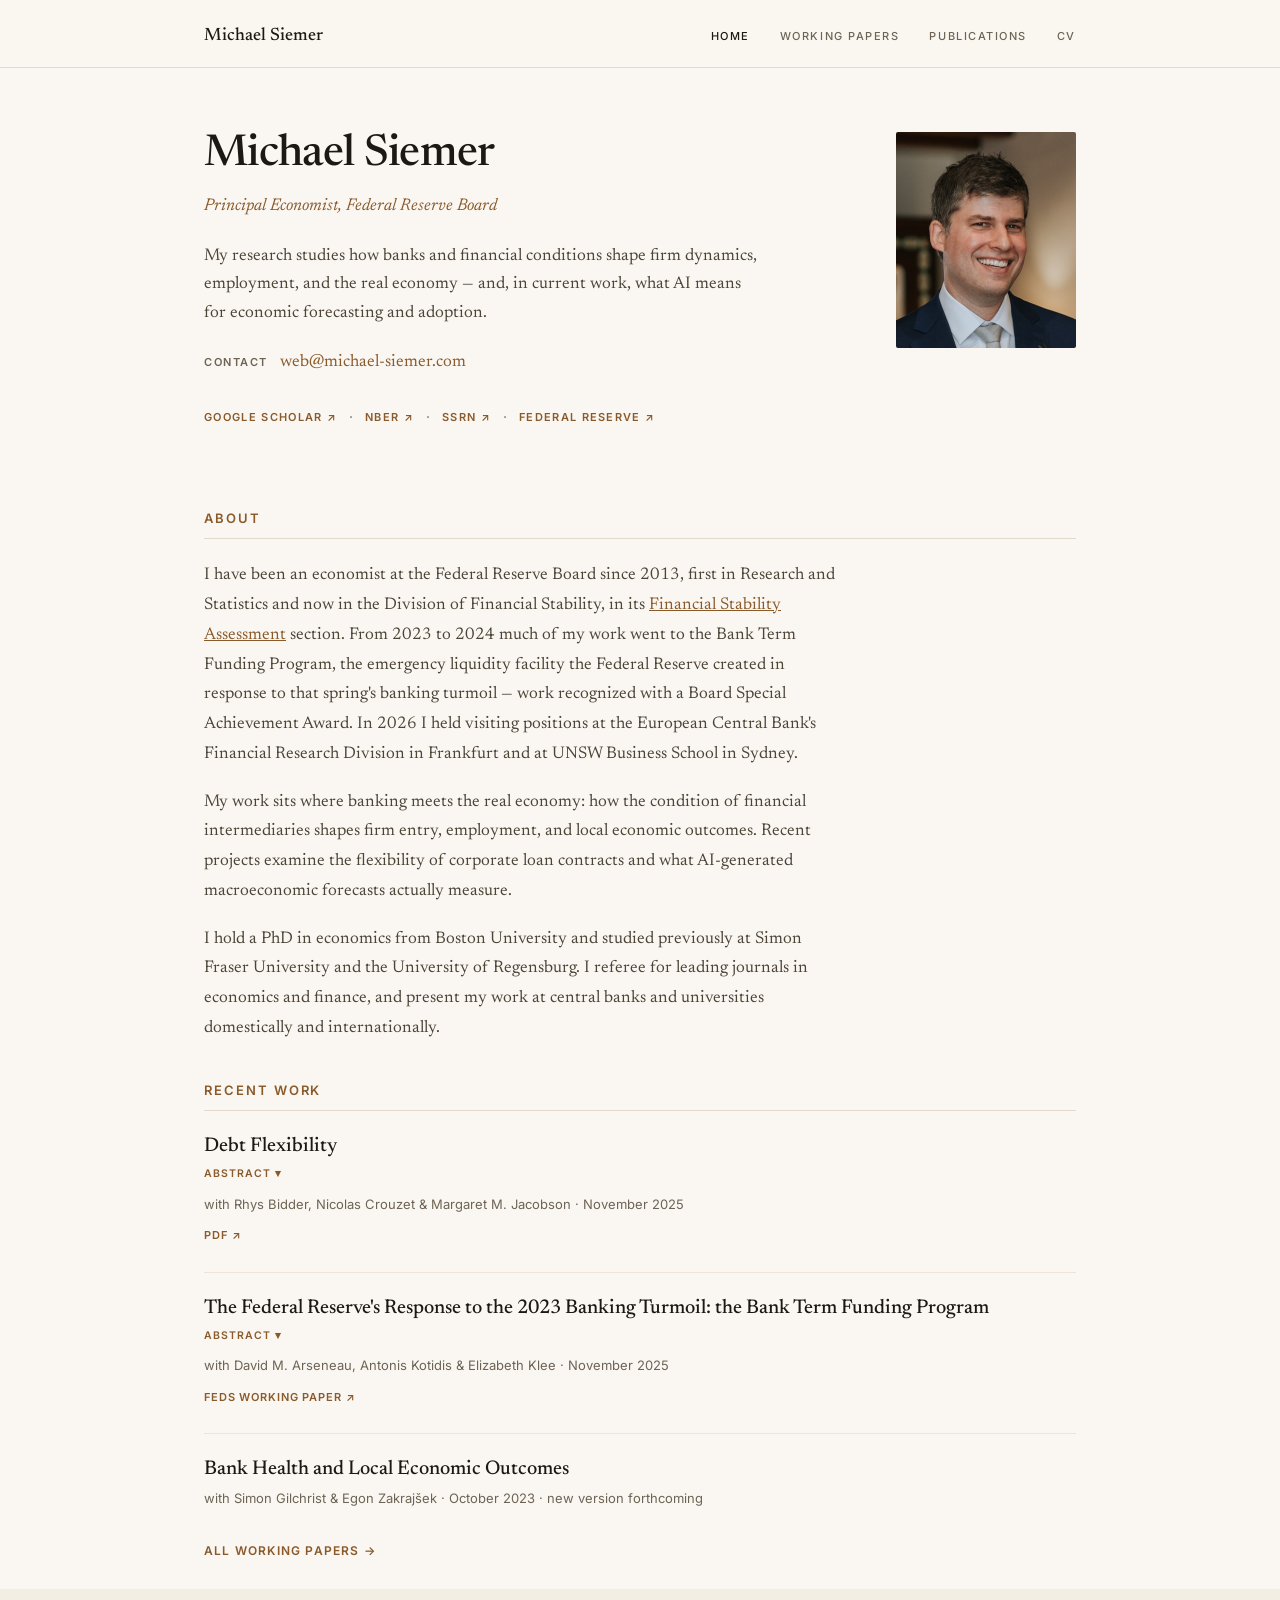
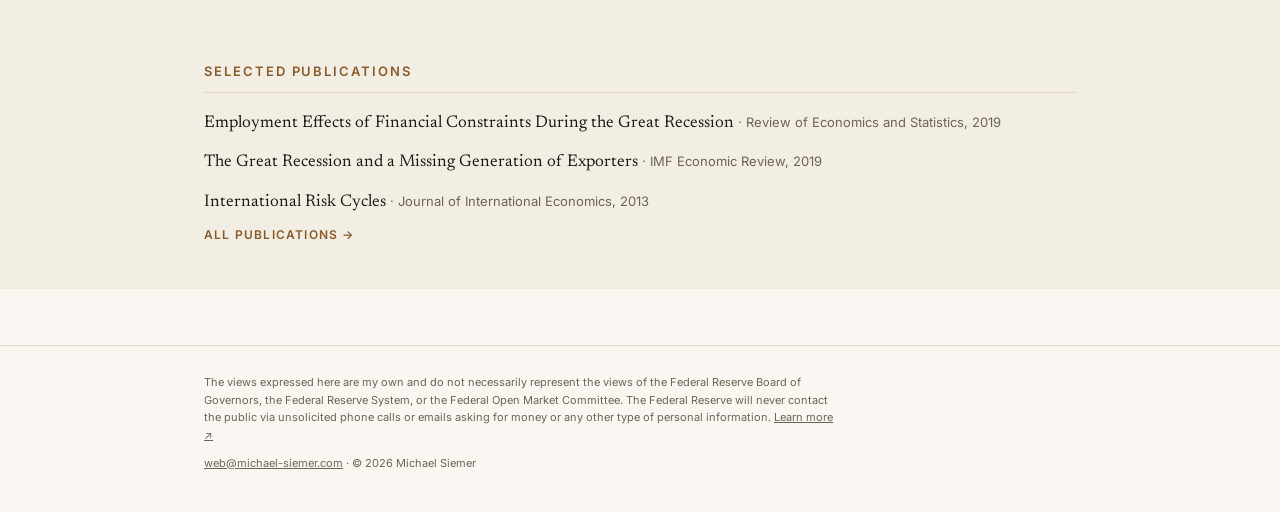
==== commit c3f521e7: "Add 2026 visiting positions to homepage; align site with CV The CV is the reference for dates, names" ====
--- a/index.html
+++ b/index.html
@@ -43,7 +43,7 @@
     { "@type": "CollegeOrUniversity", "name": "Simon Fraser University" },
     { "@type": "CollegeOrUniversity", "name": "University of Regensburg" }
   ],
-  "knowsAbout": ["Macroeconomics", "Financial Economics", "Monetary Economics", "Banking", "Financial Stability"],
+  "knowsAbout": ["Macro-Finance", "Macroeconomics", "Financial Economics", "Banking", "Financial Stability", "Firm Dynamics", "Artificial Intelligence", "Economic Forecasting"],
   "sameAs": [
     "https://scholar.google.com/citations?user=JgLyFUYAAAAJ",
     "https://www.nber.org/authors_papers/msiemer",
@@ -86,7 +86,7 @@
 
   <section class="wrap about">
     <div class="section-label">About</div>
-    <p>I have been an economist at the Federal Reserve Board since 2013, first in Research and Statistics and now in the Division of Financial Stability, in its <a href="https://www.federalreserve.gov/econres/fspr-fsa-staff.htm">Financial Stability Assessment</a> section. From 2023 to 2024 much of my work went to the Bank Term Funding Program, the emergency liquidity facility the Federal Reserve created in response to that spring's banking turmoil — work recognized with a Board Special Achievement Award.</p>
+    <p>I have been an economist at the Federal Reserve Board since 2013, first in Research and Statistics and now in the Division of Financial Stability, in its <a href="https://www.federalreserve.gov/econres/fspr-fsa-staff.htm">Financial Stability Assessment</a> section. From 2023 to 2024 much of my work went to the Bank Term Funding Program, the emergency liquidity facility the Federal Reserve created in response to that spring's banking turmoil — work recognized with a Board Special Achievement Award. In 2026 I held visiting positions at the European Central Bank's Financial Research Division in Frankfurt and at UNSW Business School in Sydney.</p>
     <p>My work sits where banking meets the real economy: how the condition of financial intermediaries shapes firm entry, employment, and local economic outcomes. Recent projects examine the flexibility of corporate loan contracts and what AI-generated macroeconomic forecasts actually measure.</p>
     <p>I hold a PhD in economics from Boston University and studied previously at Simon Fraser University and the University of Regensburg. I referee for leading journals in economics and finance, and present my work at central banks and universities domestically and internationally.</p>
   </section>
@@ -111,7 +111,7 @@
     </div>
     <div class="paper">
       <h3>Bank Health and Local Economic Outcomes</h3>
-      <p class="meta">with Simon Gilchrist &amp; Egon Zakrajsek · October 2023 · new version forthcoming</p>
+      <p class="meta">with Simon Gilchrist &amp; Egon Zakrajšek · October 2023 · new version forthcoming</p>
     </div>
     <a class="more-link" href="working-papers.html">All working papers →</a>
   </section>
